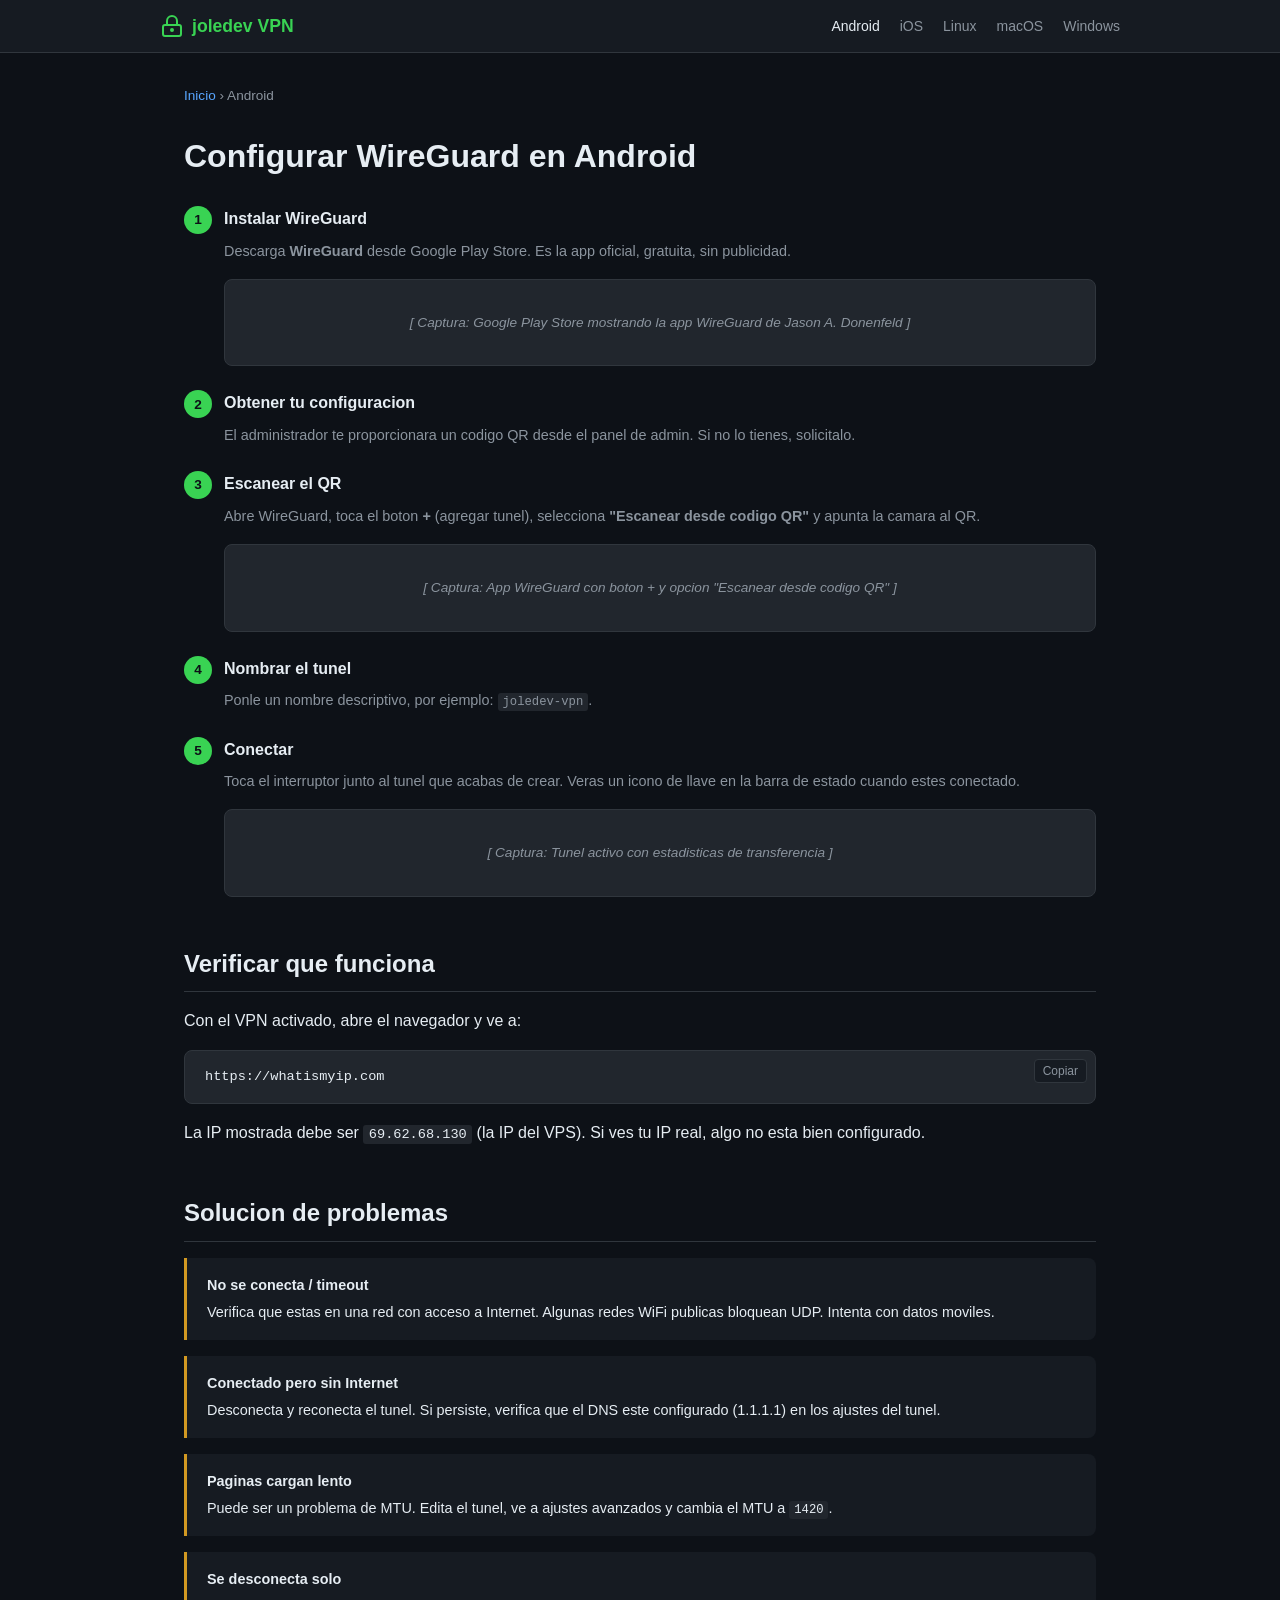
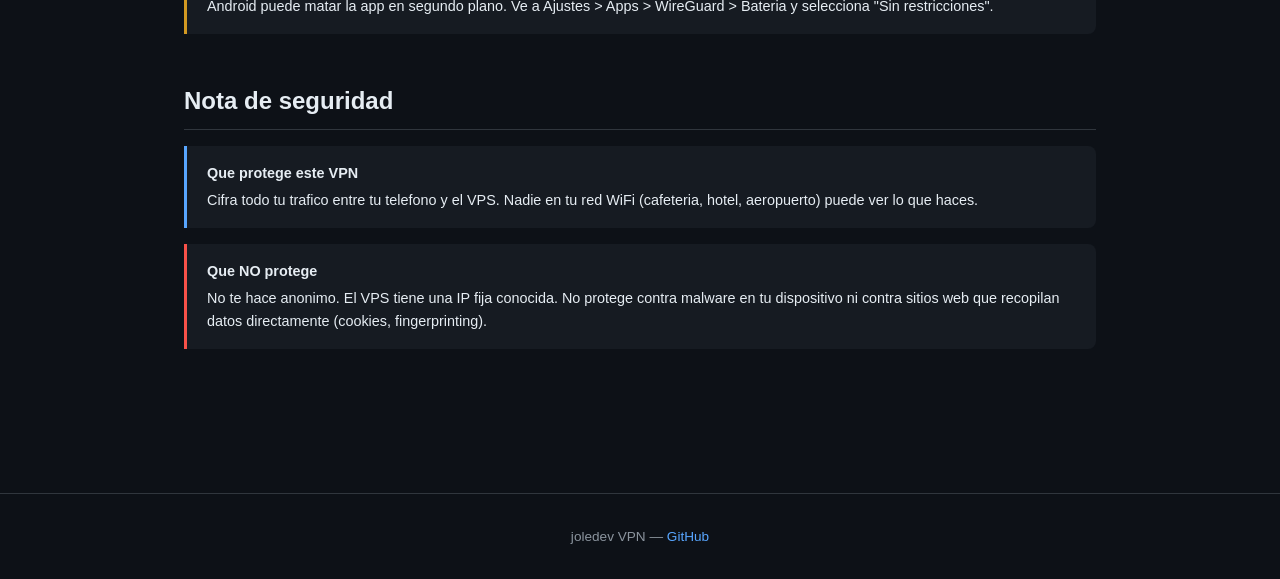
==== docs/android.html @ ba5b8e24 "feat: self-hosted WireGuard VPN on K3s WireGuard VPN with wg-easy admin panel, docs site, Authelia 2" ====
<!DOCTYPE html>
<html lang="es">
<head>
  <meta charset="UTF-8">
  <meta name="viewport" content="width=device-width, initial-scale=1.0">
  <title>Android - joledev VPN</title>
  <link rel="stylesheet" href="assets/style.css">
</head>
<body>

<nav class="nav">
  <div class="nav-inner">
    <a href="/" class="nav-brand">
      <svg viewBox="0 0 24 24" fill="none" stroke="currentColor" stroke-width="2" stroke-linecap="round" stroke-linejoin="round"><rect x="3" y="11" width="18" height="11" rx="2" ry="2"/><path d="M7 11V7a5 5 0 0 1 10 0v4"/><circle cx="12" cy="16" r="1"/></svg>
      joledev VPN
    </a>
    <div class="nav-links">
      <a href="android.html" class="active">Android</a>
      <a href="ios.html">iOS</a>
      <a href="linux.html">Linux</a>
      <a href="macos.html">macOS</a>
      <a href="windows.html">Windows</a>
    </div>
  </div>
</nav>

<div class="container">
  <div class="breadcrumb">
    <a href="/">Inicio</a> &rsaquo; Android
  </div>

  <h1>Configurar WireGuard en Android</h1>

  <div class="steps">
    <div class="step">
      <h3>Instalar WireGuard</h3>
      <p>Descarga <strong>WireGuard</strong> desde Google Play Store. Es la app oficial, gratuita, sin publicidad.</p>
      <div class="screenshot">[ Captura: Google Play Store mostrando la app WireGuard de Jason A. Donenfeld ]</div>
    </div>

    <div class="step">
      <h3>Obtener tu configuracion</h3>
      <p>El administrador te proporcionara un codigo QR desde el panel de admin. Si no lo tienes, solicitalo.</p>
    </div>

    <div class="step">
      <h3>Escanear el QR</h3>
      <p>Abre WireGuard, toca el boton <strong>+</strong> (agregar tunel), selecciona <strong>"Escanear desde codigo QR"</strong> y apunta la camara al QR.</p>
      <div class="screenshot">[ Captura: App WireGuard con boton + y opcion "Escanear desde codigo QR" ]</div>
    </div>

    <div class="step">
      <h3>Nombrar el tunel</h3>
      <p>Ponle un nombre descriptivo, por ejemplo: <code>joledev-vpn</code>.</p>
    </div>

    <div class="step">
      <h3>Conectar</h3>
      <p>Toca el interruptor junto al tunel que acabas de crear. Veras un icono de llave en la barra de estado cuando estes conectado.</p>
      <div class="screenshot">[ Captura: Tunel activo con estadisticas de transferencia ]</div>
    </div>
  </div>

  <div class="section">
    <h2>Verificar que funciona</h2>
    <p>Con el VPN activado, abre el navegador y ve a:</p>
    <div class="code-block">
      <button class="copy-btn">Copiar</button>
      <pre>https://whatismyip.com</pre>
    </div>
    <p>La IP mostrada debe ser <code>69.62.68.130</code> (la IP del VPS). Si ves tu IP real, algo no esta bien configurado.</p>
  </div>

  <div class="section">
    <h2>Solucion de problemas</h2>

    <div class="callout warning">
      <strong>No se conecta / timeout</strong>
      Verifica que estas en una red con acceso a Internet. Algunas redes WiFi publicas bloquean UDP. Intenta con datos moviles.
    </div>

    <div class="callout warning">
      <strong>Conectado pero sin Internet</strong>
      Desconecta y reconecta el tunel. Si persiste, verifica que el DNS este configurado (1.1.1.1) en los ajustes del tunel.
    </div>

    <div class="callout warning">
      <strong>Paginas cargan lento</strong>
      Puede ser un problema de MTU. Edita el tunel, ve a ajustes avanzados y cambia el MTU a <code>1420</code>.
    </div>

    <div class="callout warning">
      <strong>Se desconecta solo</strong>
      Android puede matar la app en segundo plano. Ve a Ajustes &gt; Apps &gt; WireGuard &gt; Bateria y selecciona "Sin restricciones".
    </div>
  </div>

  <div class="section">
    <h2>Nota de seguridad</h2>
    <div class="callout">
      <strong>Que protege este VPN</strong>
      Cifra todo tu trafico entre tu telefono y el VPS. Nadie en tu red WiFi (cafeteria, hotel, aeropuerto) puede ver lo que haces.
    </div>
    <div class="callout danger">
      <strong>Que NO protege</strong>
      No te hace anonimo. El VPS tiene una IP fija conocida. No protege contra malware en tu dispositivo ni contra sitios web que recopilan datos directamente (cookies, fingerprinting).
    </div>
  </div>
</div>

<footer class="footer">
  <p>joledev VPN &mdash; <a href="https://github.com/joledev/joledev-vpn" target="_blank">GitHub</a></p>
</footer>

<script>
document.querySelectorAll('.copy-btn').forEach(btn => {
  btn.addEventListener('click', () => {
    const code = btn.parentElement.querySelector('pre').textContent;
    navigator.clipboard.writeText(code).then(() => {
      btn.textContent = 'Copiado';
      btn.classList.add('copied');
      setTimeout(() => { btn.textContent = 'Copiar'; btn.classList.remove('copied'); }, 2000);
    });
  });
});
</script>

</body>
</html>
---- docs/assets/style.css ----
:root {
  --bg-primary: #0d1117;
  --bg-secondary: #161b22;
  --bg-tertiary: #21262d;
  --accent-green: #39d353;
  --accent-cyan: #58a6ff;
  --text-primary: #e6edf3;
  --text-secondary: #8b949e;
  --border: #30363d;
  --danger: #f85149;
  --radius: 8px;
  --max-width: 960px;
}

* { margin: 0; padding: 0; box-sizing: border-box; }

body {
  font-family: -apple-system, BlinkMacSystemFont, 'Segoe UI', Roboto, 'Helvetica Neue', sans-serif;
  background: var(--bg-primary);
  color: var(--text-primary);
  line-height: 1.6;
  -webkit-font-smoothing: antialiased;
}

a { color: var(--accent-cyan); text-decoration: none; }
a:hover { text-decoration: underline; }

/* ===== NAV ===== */
.nav {
  background: var(--bg-secondary);
  border-bottom: 1px solid var(--border);
  padding: 0.75rem 1.5rem;
  position: sticky;
  top: 0;
  z-index: 100;
  backdrop-filter: blur(12px);
}
.nav-inner {
  max-width: var(--max-width);
  margin: 0 auto;
  display: flex;
  align-items: center;
  justify-content: space-between;
  gap: 1rem;
}
.nav-brand {
  font-weight: 700;
  font-size: 1.1rem;
  color: var(--accent-green);
  display: flex;
  align-items: center;
  gap: 0.5rem;
}
.nav-brand svg { width: 24px; height: 24px; }
.nav-links { display: flex; gap: 1.25rem; flex-wrap: wrap; }
.nav-links a {
  color: var(--text-secondary);
  font-size: 0.875rem;
  transition: color 0.15s;
}
.nav-links a:hover, .nav-links a.active {
  color: var(--text-primary);
  text-decoration: none;
}

/* ===== LAYOUT ===== */
.container {
  max-width: var(--max-width);
  margin: 0 auto;
  padding: 2rem 1.5rem;
}

/* ===== HERO ===== */
.hero {
  text-align: center;
  padding: 4rem 1.5rem;
}
.hero h1 {
  font-size: 2.5rem;
  font-weight: 800;
  margin-bottom: 0.75rem;
  background: linear-gradient(135deg, var(--accent-green), var(--accent-cyan));
  -webkit-background-clip: text;
  -webkit-text-fill-color: transparent;
  background-clip: text;
}
.hero .tagline {
  font-size: 1.2rem;
  color: var(--text-secondary);
  max-width: 600px;
  margin: 0 auto 2rem;
}

/* ===== DIAGRAM ===== */
.diagram-container {
  background: var(--bg-secondary);
  border: 1px solid var(--border);
  border-radius: var(--radius);
  padding: 2rem;
  margin: 2rem auto;
  max-width: 700px;
  overflow-x: auto;
}
.diagram-container svg {
  width: 100%;
  height: auto;
}

/* ===== FEATURES GRID ===== */
.features {
  display: grid;
  grid-template-columns: repeat(auto-fit, minmax(200px, 1fr));
  gap: 1rem;
  margin: 2rem 0;
}
.feature-card {
  background: var(--bg-secondary);
  border: 1px solid var(--border);
  border-radius: var(--radius);
  padding: 1.5rem;
  transition: border-color 0.2s;
}
.feature-card:hover { border-color: var(--accent-green); }
.feature-card h3 {
  font-size: 0.95rem;
  margin-bottom: 0.5rem;
  display: flex;
  align-items: center;
  gap: 0.5rem;
}
.feature-card p {
  font-size: 0.85rem;
  color: var(--text-secondary);
}

/* ===== PLATFORM CARDS ===== */
.platforms {
  display: grid;
  grid-template-columns: repeat(auto-fit, minmax(160px, 1fr));
  gap: 1rem;
  margin: 2rem 0;
}
.platform-card {
  background: var(--bg-secondary);
  border: 1px solid var(--border);
  border-radius: var(--radius);
  padding: 1.5rem;
  text-align: center;
  transition: border-color 0.2s, transform 0.2s;
  display: block;
  color: var(--text-primary);
}
.platform-card:hover {
  border-color: var(--accent-cyan);
  transform: translateY(-2px);
  text-decoration: none;
}
.platform-card svg {
  width: 48px;
  height: 48px;
  margin-bottom: 0.75rem;
  fill: var(--text-secondary);
}
.platform-card:hover svg { fill: var(--accent-cyan); }
.platform-card span {
  display: block;
  font-weight: 600;
  font-size: 0.95rem;
}

/* ===== SECTION ===== */
.section { margin: 3rem 0; }
.section h2 {
  font-size: 1.5rem;
  margin-bottom: 1rem;
  padding-bottom: 0.5rem;
  border-bottom: 1px solid var(--border);
}

/* ===== CODE BLOCKS ===== */
.code-block {
  position: relative;
  background: var(--bg-tertiary);
  border: 1px solid var(--border);
  border-radius: var(--radius);
  margin: 1rem 0;
  overflow: hidden;
}
.code-block pre {
  padding: 1rem 1.25rem;
  overflow-x: auto;
  font-family: 'SF Mono', 'Fira Code', 'JetBrains Mono', monospace;
  font-size: 0.85rem;
  line-height: 1.5;
  color: var(--text-primary);
}
.code-block .copy-btn {
  position: absolute;
  top: 0.5rem;
  right: 0.5rem;
  background: var(--bg-secondary);
  border: 1px solid var(--border);
  color: var(--text-secondary);
  padding: 0.25rem 0.5rem;
  border-radius: 4px;
  cursor: pointer;
  font-size: 0.75rem;
  transition: color 0.15s, border-color 0.15s;
}
.code-block .copy-btn:hover {
  color: var(--text-primary);
  border-color: var(--accent-green);
}
.code-block .copy-btn.copied {
  color: var(--accent-green);
  border-color: var(--accent-green);
}

code {
  font-family: 'SF Mono', 'Fira Code', 'JetBrains Mono', monospace;
  font-size: 0.85em;
  background: var(--bg-tertiary);
  padding: 0.15em 0.4em;
  border-radius: 3px;
}

/* ===== BREADCRUMB ===== */
.breadcrumb {
  font-size: 0.85rem;
  color: var(--text-secondary);
  margin-bottom: 1.5rem;
}
.breadcrumb a { color: var(--accent-cyan); }

/* ===== STEPS ===== */
.steps { counter-reset: step; }
.step {
  counter-increment: step;
  margin: 1.5rem 0;
  padding-left: 2.5rem;
  position: relative;
}
.step::before {
  content: counter(step);
  position: absolute;
  left: 0;
  top: 0;
  width: 1.75rem;
  height: 1.75rem;
  background: var(--accent-green);
  color: var(--bg-primary);
  border-radius: 50%;
  display: flex;
  align-items: center;
  justify-content: center;
  font-weight: 700;
  font-size: 0.85rem;
}
.step h3 {
  font-size: 1rem;
  margin-bottom: 0.5rem;
}
.step p {
  color: var(--text-secondary);
  font-size: 0.9rem;
}

/* ===== CALLOUT ===== */
.callout {
  border-left: 3px solid var(--accent-cyan);
  background: var(--bg-secondary);
  padding: 1rem 1.25rem;
  border-radius: 0 var(--radius) var(--radius) 0;
  margin: 1rem 0;
  font-size: 0.9rem;
}
.callout.warning {
  border-left-color: #d29922;
}
.callout.danger {
  border-left-color: var(--danger);
}
.callout strong {
  display: block;
  margin-bottom: 0.25rem;
}

/* ===== FIGURE ===== */
.screenshot {
  background: var(--bg-tertiary);
  border: 1px solid var(--border);
  border-radius: var(--radius);
  padding: 2rem;
  margin: 1rem 0;
  text-align: center;
  color: var(--text-secondary);
  font-size: 0.85rem;
  font-style: italic;
}

/* ===== FOOTER ===== */
.footer {
  border-top: 1px solid var(--border);
  padding: 2rem 1.5rem;
  text-align: center;
  color: var(--text-secondary);
  font-size: 0.85rem;
  margin-top: 4rem;
}
.footer a { color: var(--accent-cyan); }

/* ===== HOW IT WORKS ===== */
.how-grid {
  display: grid;
  grid-template-columns: repeat(auto-fit, minmax(250px, 1fr));
  gap: 1.5rem;
  margin: 1.5rem 0;
}
.how-card {
  background: var(--bg-secondary);
  border: 1px solid var(--border);
  border-radius: var(--radius);
  padding: 1.5rem;
}
.how-card .number {
  display: inline-block;
  width: 2rem;
  height: 2rem;
  background: var(--accent-green);
  color: var(--bg-primary);
  border-radius: 50%;
  text-align: center;
  line-height: 2rem;
  font-weight: 700;
  margin-bottom: 0.75rem;
}
.how-card h3 { font-size: 1rem; margin-bottom: 0.5rem; }
.how-card p { font-size: 0.85rem; color: var(--text-secondary); }

/* ===== RESPONSIVE ===== */
@media (max-width: 640px) {
  .hero h1 { font-size: 1.75rem; }
  .hero .tagline { font-size: 1rem; }
  .nav-links { gap: 0.75rem; }
  .nav-links a { font-size: 0.8rem; }
}
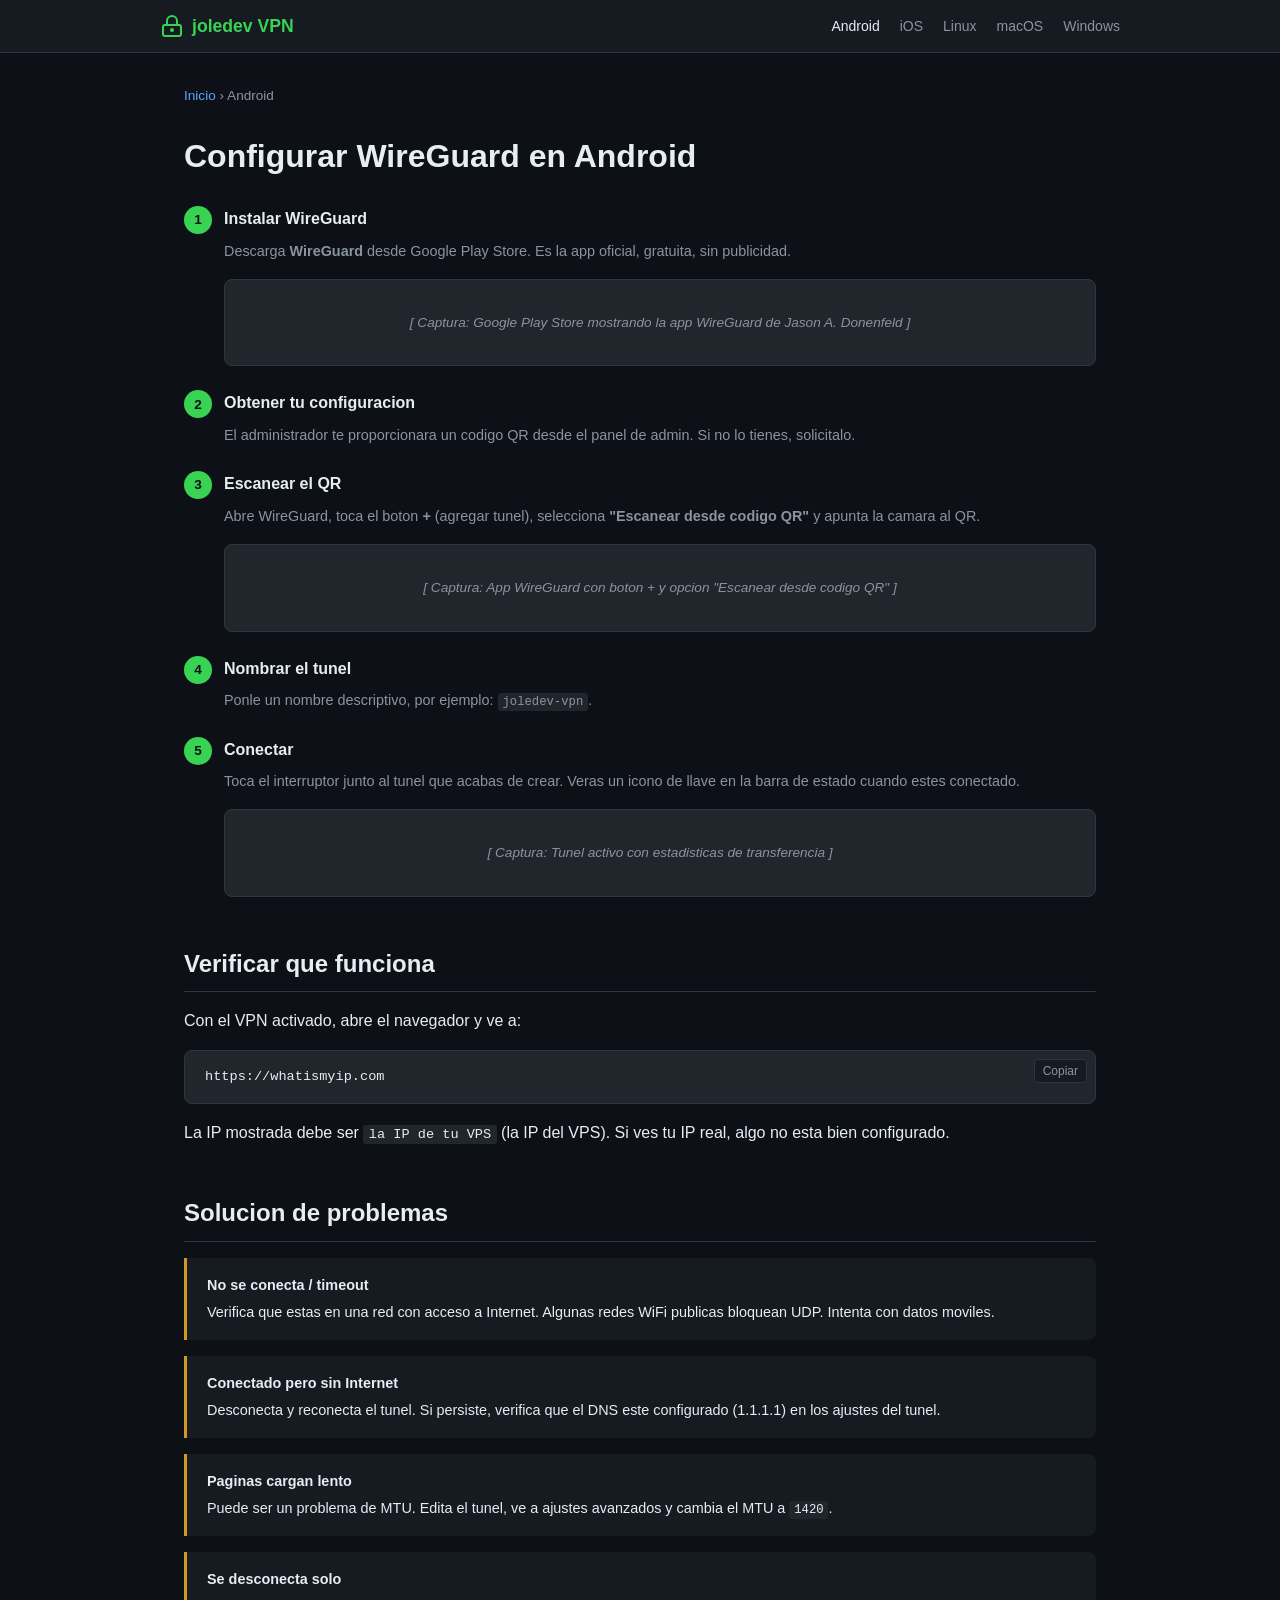
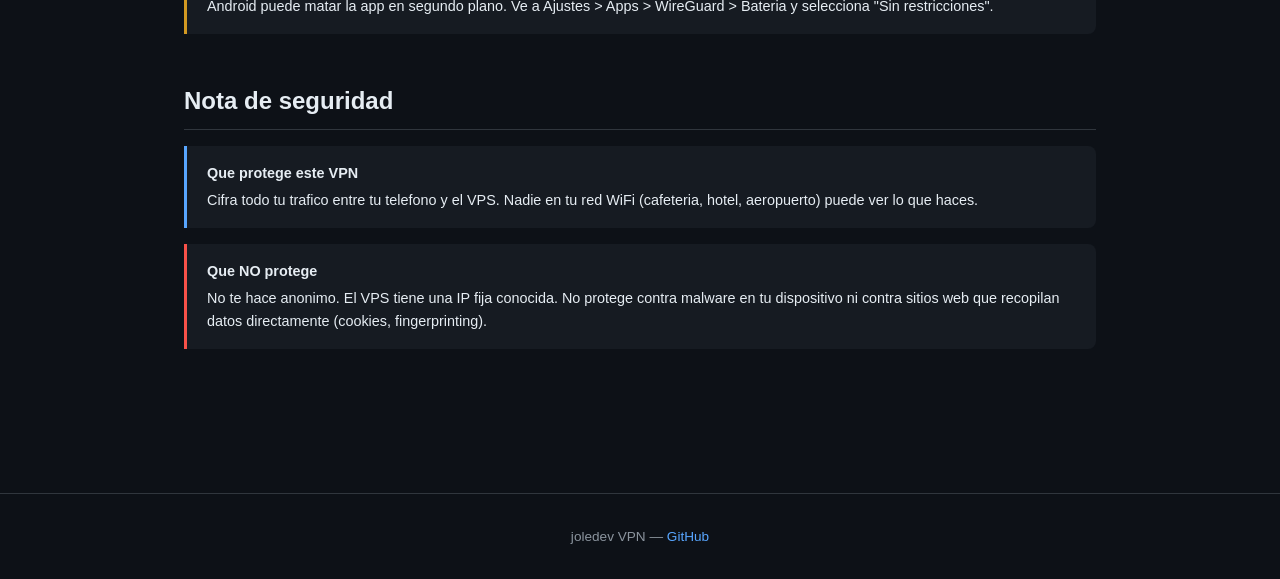
==== commit be413569: "docs: remove IP from public docs, fix marketing language - Replace "grado militar" with "auditada fo" ====
--- a/docs/android.html
+++ b/docs/android.html
@@ -68,7 +68,7 @@
       <button class="copy-btn">Copiar</button>
       <pre>https://whatismyip.com</pre>
     </div>
-    <p>La IP mostrada debe ser <code>69.62.68.130</code> (la IP del VPS). Si ves tu IP real, algo no esta bien configurado.</p>
+    <p>La IP mostrada debe ser <code>la IP de tu VPS</code> (la IP del VPS). Si ves tu IP real, algo no esta bien configurado.</p>
   </div>
 
   <div class="section">
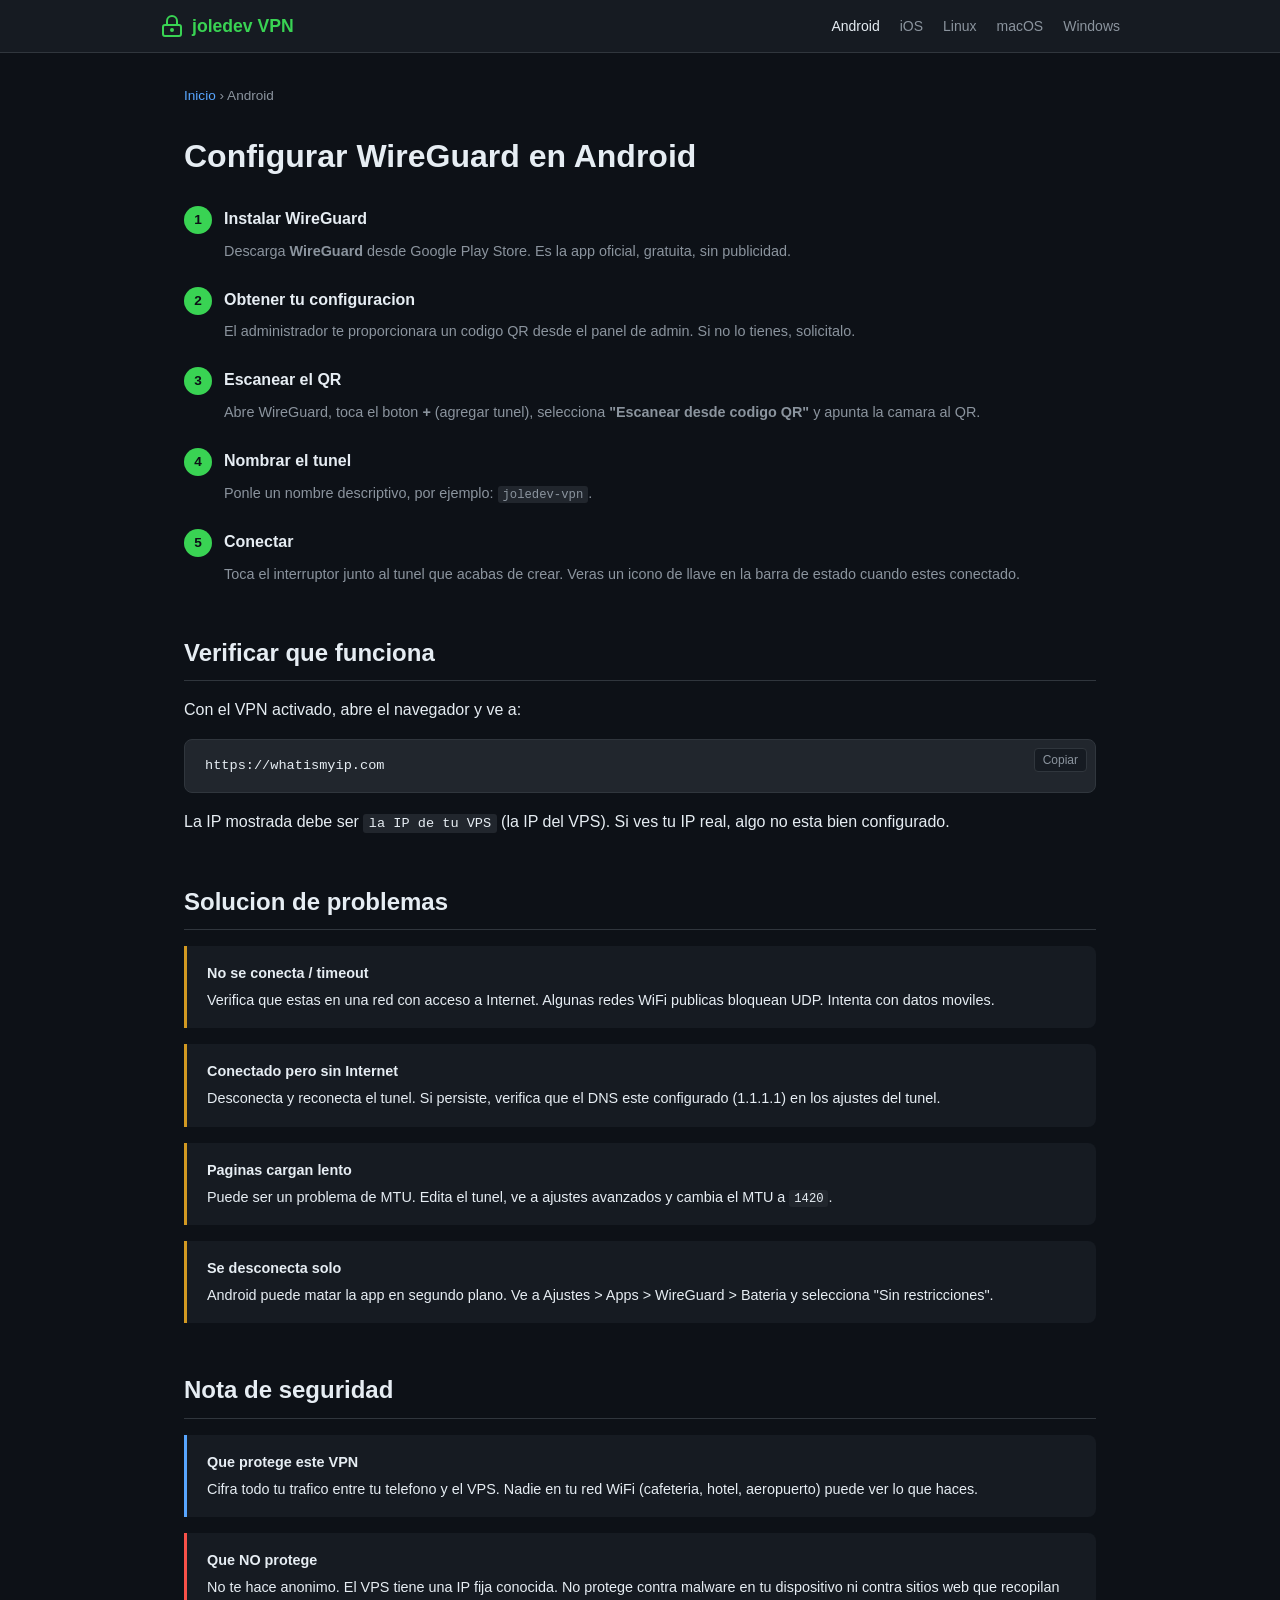
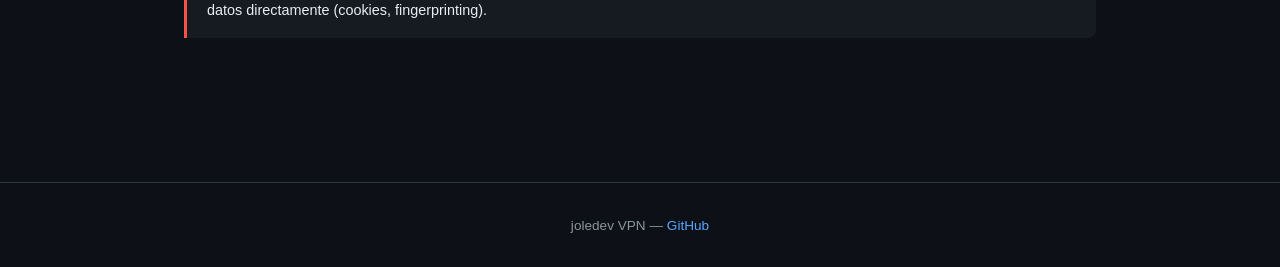
==== commit be78f155: "docs: remove placeholder screenshot divs from android and windows Co-Authored-By: Claude Opus 4.6 <n" ====
--- a/docs/android.html
+++ b/docs/android.html
@@ -35,7 +35,6 @@
     <div class="step">
       <h3>Instalar WireGuard</h3>
       <p>Descarga <strong>WireGuard</strong> desde Google Play Store. Es la app oficial, gratuita, sin publicidad.</p>
-      <div class="screenshot">[ Captura: Google Play Store mostrando la app WireGuard de Jason A. Donenfeld ]</div>
     </div>
 
     <div class="step">
@@ -46,7 +45,6 @@
     <div class="step">
       <h3>Escanear el QR</h3>
       <p>Abre WireGuard, toca el boton <strong>+</strong> (agregar tunel), selecciona <strong>"Escanear desde codigo QR"</strong> y apunta la camara al QR.</p>
-      <div class="screenshot">[ Captura: App WireGuard con boton + y opcion "Escanear desde codigo QR" ]</div>
     </div>
 
     <div class="step">
@@ -57,7 +55,6 @@
     <div class="step">
       <h3>Conectar</h3>
       <p>Toca el interruptor junto al tunel que acabas de crear. Veras un icono de llave en la barra de estado cuando estes conectado.</p>
-      <div class="screenshot">[ Captura: Tunel activo con estadisticas de transferencia ]</div>
     </div>
   </div>
 
